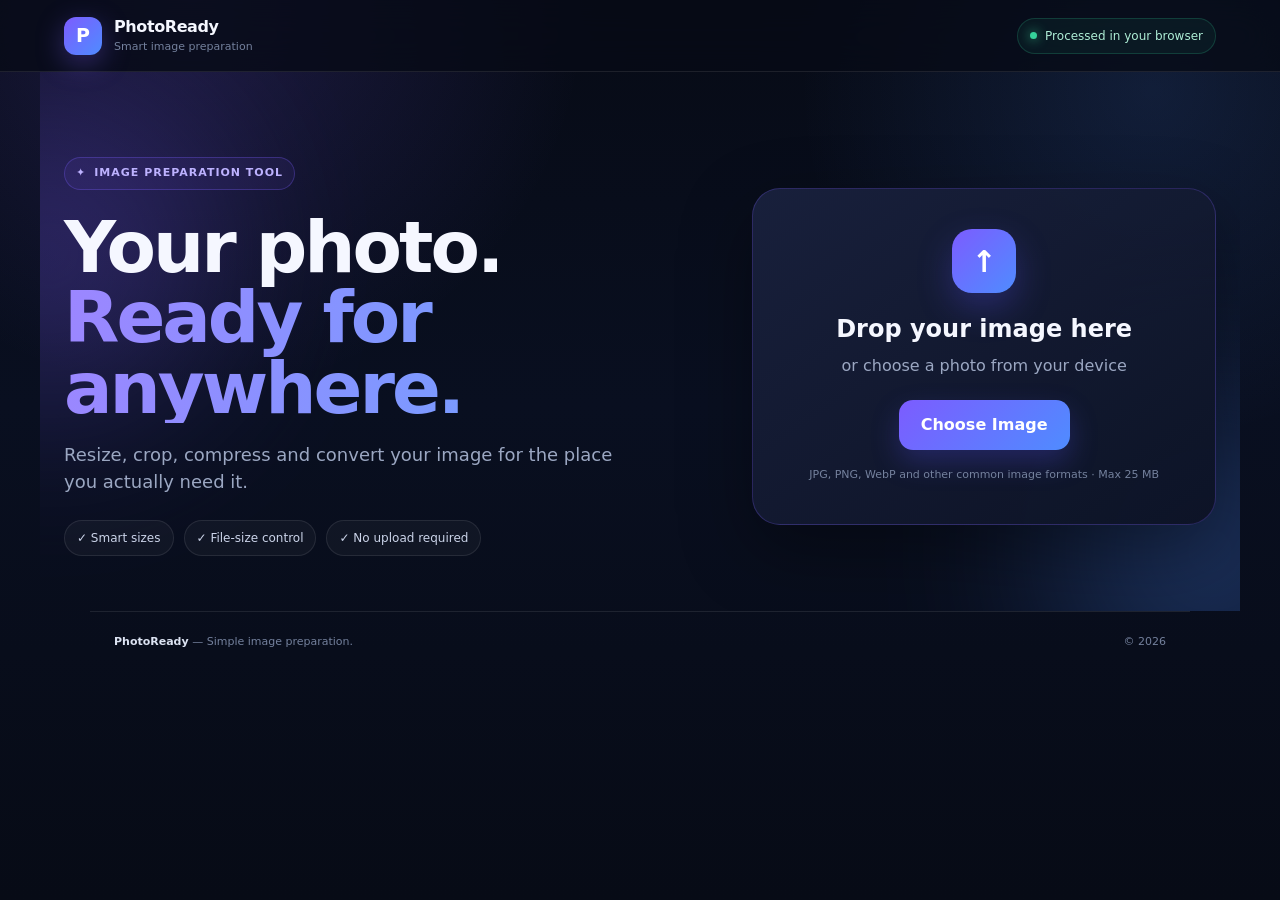
==== index.html @ 9011fea6 "Add files via upload" ====
<!DOCTYPE html>
<html lang="en">
<head>
  <meta charset="UTF-8">
  <meta name="viewport" content="width=device-width, initial-scale=1.0">

  <title>PhotoReady — Prepare Any Image</title>

  <meta
    name="description"
    content="Prepare, resize, crop and compress your photos for social media, marketplaces, documents and more."
  >

  <meta name="theme-color" content="#0b1020">

  <link rel="stylesheet" href="style.css">
</head>

<body>

  <header class="topbar">
    <div class="brand">
      <div class="brand-mark">P</div>

      <div>
        <div class="brand-name">PhotoReady</div>
        <div class="brand-sub">Smart image preparation</div>
      </div>
    </div>

    <div class="privacy-pill">
      <span class="privacy-dot"></span>
      Processed in your browser
    </div>
  </header>


  <main>

    <!-- HERO -->
    <section class="hero">

      <div class="hero-glow glow-one"></div>
      <div class="hero-glow glow-two"></div>

      <div class="hero-content">

        <div class="eyebrow">
          <span>✦</span>
          IMAGE PREPARATION TOOL
        </div>

        <h1>
          Your photo.
          <span>Ready for anywhere.</span>
        </h1>

        <p class="hero-text">
          Resize, crop, compress and convert your image
          for the place you actually need it.
        </p>

        <div class="hero-points">
          <span>✓ Smart sizes</span>
          <span>✓ File-size control</span>
          <span>✓ No upload required</span>
        </div>

      </div>


      <!-- UPLOAD -->
      <div class="upload-card" id="uploadCard">

        <div class="upload-icon">
          ↑
        </div>

        <h2>Drop your image here</h2>

        <p>
          or choose a photo from your device
        </p>

        <label class="upload-button">
          Choose Image
          <input
            type="file"
            id="imageInput"
            accept="image/*"
          >
        </label>

        <div class="upload-note">
          JPG, PNG, WebP and other common image formats · Max 25 MB
        </div>

      </div>

    </section>


    <!-- EDITOR -->
    <section class="workspace" id="editorSection">

      <!-- ORIGINAL -->
      <div class="section-heading">
        <div>
          <div class="section-kicker">STEP 1</div>
          <h2>Your image</h2>
        </div>

        <button class="ghost-button" id="changeImageBtn">
          Change image
        </button>
      </div>


      <div class="original-card card">

        <div class="original-preview">
          <img id="originalPreview" alt="Original image">
        </div>

        <div class="original-info">

          <div class="file-name" id="fileName">
            image.jpg
          </div>

          <div class="file-meta">
            <span id="originalDimensions">—</span>
            <span>•</span>
            <span id="originalSize">—</span>
          </div>

          <div class="check-panel">

            <div class="check-title">
              <span class="check-icon">✓</span>
              Photo Check
            </div>

            <div class="check-list" id="checkList">
              <div>
                <span>✓</span>
                Image loaded successfully
              </div>

              <div>
                <span>✓</span>
                Ready for processing
              </div>

              <div>
                <span>✓</span>
                Original image stays unchanged
              </div>
            </div>

          </div>

        </div>

      </div>


      <!-- PRESETS -->
      <div class="section-heading preset-heading">

        <div>
          <div class="section-kicker">STEP 2</div>
          <h2>What do you need it for?</h2>
          <p class="section-description">
            Choose a ready-made size or use Custom.
          </p>
        </div>

      </div>


      <div class="preset-tools">

        <div class="search-box">
          <span>⌕</span>

          <input
            type="search"
            id="presetSearch"
            placeholder="Search: YouTube, Etsy, passport..."
            autocomplete="off"
          >
        </div>

        <div class="category-tabs" id="categoryTabs">

          <button class="category-tab active" data-category="all">
            All
          </button>

          <button class="category-tab" data-category="documents">
            🪪 Documents
          </button>

          <button class="category-tab" data-category="commerce">
            🛍 Selling
          </button>

          <button class="category-tab" data-category="social">
            📱 Social
          </button>

          <button class="category-tab" data-category="professional">
            💼 Work
          </button>

          <button class="category-tab" data-category="general">
            ✦ General
          </button>

        </div>

      </div>


      <div class="preset-grid" id="presetGrid"></div>

      <div class="empty-search" id="emptySearch">
        No matching presets found.
      </div>


      <!-- SETTINGS -->
      <section class="settings-card card" id="settingsCard">

        <div class="settings-top">

          <div>
            <div class="section-kicker">STEP 3</div>

            <h2 id="selectedPresetTitle">
              Select a preset
            </h2>

            <p id="selectedPresetDescription">
              Choose an option above.
            </p>
          </div>

          <div class="selected-badge">
            ✓ Selected
          </div>

        </div>


        <div class="settings-grid">

          <div class="setting">

            <label for="formatSelect">
              Output format
            </label>

            <select id="formatSelect">
              <option value="image/jpeg">JPG</option>
              <option value="image/png">PNG</option>
              <option value="image/webp">WebP</option>
            </select>

            <div class="setting-help">
              JPG is usually the best choice for photos.
            </div>

          </div>


          <div class="setting">

            <label for="fitSelect">
              Image fitting
            </label>

            <select id="fitSelect">

              <option value="crop">
                Fill & crop
              </option>

              <option value="contain">
                Fit inside
              </option>

            </select>

            <div class="setting-help">
              Crop fills the frame. Fit keeps the whole image.
            </div>

          </div>


          <div class="setting">

            <label for="qualityRange">
              Quality
              <strong id="qualityValue">90%</strong>
            </label>

            <input
              type="range"
              id="qualityRange"
              min="40"
              max="100"
              value="90"
            >

            <div class="setting-help">
              Higher quality usually means a larger file.
            </div>

          </div>


          <div class="setting">

            <label for="sizeTarget">
              Target file size
            </label>

            <select id="sizeTarget">

              <option value="best">
                Best quality
              </option>

              <option value="100">
                Under 100 KB
              </option>

              <option value="250">
                Under 250 KB
              </option>

              <option value="500">
                Under 500 KB
              </option>

              <option value="1024">
                Under 1 MB
              </option>

            </select>

            <div class="setting-help">
              The tool will try to reduce quality until it reaches the target.
            </div>

          </div>

        </div>


        <div class="advanced-note">
          <span>ⓘ</span>

          <div>
            <strong>Important:</strong>
            Target size is an automatic best-effort compression.
            Very detailed images may not reach extremely small sizes
            without visible quality loss.
          </div>
        </div>


        <div class="action-row">

          <button
            class="primary-button"
            id="prepareButton"
          >
            <span>✦</span>
            Make My Photo Ready
          </button>

          <button
            class="secondary-button"
            id="multipleButton"
          >
            Create Multiple Versions
          </button>

        </div>

      </section>


      <!-- RESULT -->
      <section class="result-card card" id="resultCard">

        <div class="result-header">

          <div>
            <div class="section-kicker">RESULT</div>
            <h2>Your photo is ready</h2>
          </div>

          <div class="success-badge">
            ✓ Ready
          </div>

        </div>


        <div class="result-content">

          <div class="result-preview">
            <img id="resultPreview" alt="Prepared image">
          </div>


          <div class="result-info">

            <div class="result-stats">

              <div class="result-stat">
                <span>Dimensions</span>
                <strong id="resultDimensions">—</strong>
              </div>

              <div class="result-stat">
                <span>File size</span>
                <strong id="resultSize">—</strong>
              </div>

              <div class="result-stat">
                <span>Format</span>
                <strong id="resultFormat">—</strong>
              </div>

            </div>


            <div class="result-actions">

              <a
                class="download-button"
                id="downloadButton"
                href="#"
                download
              >
                ↓ Download Image
              </a>

              <button
                class="ghost-button full"
                id="prepareAnotherButton"
              >
                Prepare Another Version
              </button>

            </div>

          </div>

        </div>

      </section>


      <!-- MULTIPLE RESULTS -->
      <section
        class="multi-card card"
        id="multiCard"
      >

        <div class="result-header">

          <div>
            <div class="section-kicker">BATCH</div>
            <h2>Multiple versions</h2>

            <p>
              One image, several ready-to-use versions.
            </p>
          </div>

          <div class="success-badge">
            ✓ Complete
          </div>

        </div>


        <div
          class="multi-results"
          id="multiResults"
        ></div>

      </section>


      <!-- FOOTNOTE -->
      <div class="privacy-note">

        <span>🔒</span>

        <div>
          <strong>Your image stays on your device.</strong>
          PhotoReady processes images in your browser.
          Images are not intentionally uploaded to a PhotoReady server.
        </div>

      </div>

    </section>

  </main>


  <footer>

    <div>
      <strong>PhotoReady</strong>
      <span> — Simple image preparation.</span>
    </div>

    <div>
      © <span id="year"></span>
    </div>

  </footer>


  <div
    class="toast"
    id="toast"
    role="status"
    aria-live="polite"
  ></div>


  <script src="app.js"></script>

</body>
</html>
---- style.css ----
:root {
  --bg: #070b16;
  --bg-2: #0c1224;
  --card: rgba(16, 23, 43, 0.92);
  --card-2: #111a31;

  --text: #f5f7ff;
  --muted: #9ba7c2;
  --muted-2: #74819d;

  --border: rgba(255,255,255,.09);

  --primary: #7c5cff;
  --primary-2: #4f8cff;
  --primary-dark: #6044e8;

  --green: #35d39a;
  --yellow: #f7c75b;
  --red: #ff6b7a;

  --shadow:
    0 25px 70px rgba(0,0,0,.35);

  --radius: 22px;
}


* {
  box-sizing: border-box;
}


html {
  scroll-behavior: smooth;
}


body {
  margin: 0;
  min-height: 100vh;

  font-family:
    Inter,
    ui-sans-serif,
    system-ui,
    -apple-system,
    BlinkMacSystemFont,
    "Segoe UI",
    sans-serif;

  color: var(--text);

  background:
    radial-gradient(
      circle at 15% 0%,
      rgba(124,92,255,.18),
      transparent 28%
    ),
    radial-gradient(
      circle at 90% 10%,
      rgba(79,140,255,.14),
      transparent 25%
    ),
    linear-gradient(
      180deg,
      #070b16 0%,
      #090f20 45%,
      #070b16 100%
    );

  line-height: 1.5;
}


button,
input,
select {
  font: inherit;
}


button {
  cursor: pointer;
}


img {
  max-width: 100%;
  display: block;
}


/* TOPBAR */

.topbar {
  position: sticky;
  top: 0;
  z-index: 50;

  height: 72px;

  display: flex;
  align-items: center;
  justify-content: space-between;

  padding: 0 5vw;

  background: rgba(7,11,22,.78);
  backdrop-filter: blur(18px);

  border-bottom: 1px solid var(--border);
}


.brand {
  display: flex;
  align-items: center;
  gap: 12px;
}


.brand-mark {
  width: 38px;
  height: 38px;

  display: grid;
  place-items: center;

  border-radius: 12px;

  color: white;
  font-weight: 900;
  font-size: 19px;

  background:
    linear-gradient(
      135deg,
      var(--primary),
      var(--primary-2)
    );

  box-shadow:
    0 8px 28px rgba(124,92,255,.35);
}


.brand-name {
  font-weight: 850;
  letter-spacing: -.4px;
}


.brand-sub {
  color: var(--muted-2);
  font-size: 11px;
}


.privacy-pill {
  display: flex;
  align-items: center;
  gap: 8px;

  padding: 8px 12px;

  border: 1px solid rgba(53,211,154,.2);
  border-radius: 999px;

  color: #aeeed6;
  background: rgba(53,211,154,.06);

  font-size: 12px;
}


.privacy-dot {
  width: 7px;
  height: 7px;
  border-radius: 50%;
  background: var(--green);

  box-shadow: 0 0 12px var(--green);
}


/* HERO */

.hero {
  position: relative;

  max-width: 1200px;
  margin: auto;

  padding:
    85px 24px
    55px;

  display: grid;
  grid-template-columns:
    minmax(0, 1fr)
    minmax(360px, .75fr);

  gap: 70px;

  align-items: center;

  overflow: hidden;
}


.hero-glow {
  position: absolute;

  width: 320px;
  height: 320px;

  border-radius: 50%;

  filter: blur(90px);

  pointer-events: none;

  opacity: .28;
}


.glow-one {
  left: -150px;
  top: 20px;
  background: var(--primary);
}


.glow-two {
  right: -130px;
  bottom: -100px;
  background: var(--primary-2);
}


.hero-content {
  position: relative;
  z-index: 1;
}


.eyebrow {
  display: inline-flex;
  align-items: center;
  gap: 8px;

  padding: 7px 11px;

  border-radius: 999px;

  border: 1px solid rgba(124,92,255,.3);

  background: rgba(124,92,255,.08);

  color: #bdb2ff;

  font-size: 11px;
  font-weight: 800;
  letter-spacing: 1px;
}


.hero h1 {
  margin: 22px 0 18px;

  max-width: 650px;

  font-size:
    clamp(42px, 6vw, 72px);

  line-height: .98;

  letter-spacing: -3px;
}


.hero h1 span {
  display: block;

  background:
    linear-gradient(
      100deg,
      #9c86ff,
      #69a5ff
    );

  -webkit-background-clip: text;
  background-clip: text;

  color: transparent;
}


.hero-text {
  max-width: 560px;

  margin: 0;

  color: var(--muted);

  font-size: 18px;
}


.hero-points {
  display: flex;
  flex-wrap: wrap;
  gap: 10px;

  margin-top: 25px;
}


.hero-points span {
  padding: 8px 12px;

  border: 1px solid var(--border);

  border-radius: 999px;

  background: rgba(255,255,255,.035);

  color: #cbd4e9;

  font-size: 12px;
}


/* UPLOAD */

.upload-card {
  position: relative;
  z-index: 2;

  padding: 40px 30px;

  text-align: center;

  border: 1px solid rgba(124,92,255,.25);

  border-radius: 28px;

  background:
    linear-gradient(
      145deg,
      rgba(25,33,61,.96),
      rgba(13,19,37,.96)
    );

  box-shadow: var(--shadow);

  transition: .2s ease;
}


.upload-card.dragover {
  transform: translateY(-4px);

  border-color: #8c74ff;

  box-shadow:
    0 25px 80px rgba(124,92,255,.25);
}


.upload-icon {
  width: 64px;
  height: 64px;

  margin: 0 auto 18px;

  display: grid;
  place-items: center;

  border-radius: 20px;

  font-size: 30px;
  font-weight: 900;

  color: white;

  background:
    linear-gradient(
      135deg,
      var(--primary),
      var(--primary-2)
    );

  box-shadow:
    0 14px 35px rgba(93,83,255,.28);
}


.upload-card h2 {
  margin: 0 0 7px;

  font-size: 24px;
}


.upload-card p {
  margin: 0 0 22px;

  color: var(--muted);
}


.upload-button,
.primary-button {
  display: inline-flex;

  align-items: center;
  justify-content: center;

  gap: 9px;

  min-height: 50px;

  padding: 0 22px;

  border: 0;
  border-radius: 14px;

  color: white;

  font-weight: 800;

  background:
    linear-gradient(
      135deg,
      var(--primary),
      var(--primary-2)
    );

  box-shadow:
    0 12px 28px rgba(93,83,255,.25);

  transition: .18s ease;
}


.upload-button:hover,
.primary-button:hover {
  transform: translateY(-2px);

  box-shadow:
    0 16px 34px rgba(93,83,255,.32);
}


.upload-button input {
  display: none;
}


.upload-note {
  margin-top: 17px;

  color: var(--muted-2);

  font-size: 11px;
}


/* WORKSPACE */

.workspace {
  display: none;

  max-width: 1100px;

  margin: auto;

  padding:
    25px 24px
    80px;
}


.section-heading {
  display: flex;
  align-items: flex-end;
  justify-content: space-between;

  gap: 20px;

  margin:
    30px 0
    16px;
}


.section-kicker {
  color: #9e8cff;

  font-size: 10px;
  font-weight: 900;

  letter-spacing: 1.5px;
}


.section-heading h2,
.settings-top h2,
.result-header h2 {
  margin:
    4px 0 0;

  font-size: 26px;

  letter-spacing: -.7px;
}


.section-description {
  margin: 5px 0 0;

  color: var(--muted);

  font-size: 13px;
}


/* CARD */

.card {
  border: 1px solid var(--border);

  border-radius: var(--radius);

  background:
    linear-gradient(
      145deg,
      rgba(18,26,48,.96),
      rgba(11,17,33,.96)
    );

  box-shadow:
    0 18px 55px rgba(0,0,0,.2);
}


/* ORIGINAL */

.original-card {
  display: grid;

  grid-template-columns:
    230px
    minmax(0,1fr);

  gap: 24px;

  padding: 18px;
}


.original-preview {
  height: 190px;

  overflow: hidden;

  display: flex;
  align-items: center;
  justify-content: center;

  border-radius: 15px;

  background:
    repeating-conic-gradient(
      #151d31 0 25%,
      #10172a 0 50%
    ) 50% / 20px 20px;
}


.original-preview img {
  width: 100%;
  height: 100%;

  object-fit: contain;
}


.original-info {
  padding: 5px 4px;
}


.file-name {
  font-weight: 800;

  overflow: hidden;
  text-overflow: ellipsis;
  white-space: nowrap;
}


.file-meta {
  display: flex;
  gap: 8px;

  margin-top: 6px;

  color: var(--muted);

  font-size: 12px;
}


.check-panel {
  margin-top: 24px;

  padding: 15px;

  border:
    1px solid rgba(53,211,154,.13);

  border-radius: 15px;

  background:
    rgba(53,211,154,.035);
}


.check-title {
  display: flex;
  align-items: center;
  gap: 8px;

  font-weight: 800;

  font-size: 13px;
}


.check-icon {
  width: 22px;
  height: 22px;

  display: grid;
  place-items: center;

  border-radius: 50%;

  color: #061b13;
  background: var(--green);

  font-size: 12px;
  font-weight: 900;
}


.check-list {
  display: grid;

  gap: 7px;

  margin-top: 11px;

  color: #a9b6cc;

  font-size: 12px;
}


.check-list div {
  display: flex;
  gap: 8px;
}


.check-list span {
  color: var(--green);
}


/* BUTTONS */

.ghost-button,
.secondary-button {
  border: 1px solid var(--border);

  background: rgba(255,255,255,.035);

  color: #d9e0ef;

  border-radius: 12px;

  min-height: 42px;

  padding: 0 15px;

  font-weight: 750;

  transition: .18s ease;
}


.ghost-button:hover,
.secondary-button:hover {
  border-color: rgba(124,92,255,.4);

  background:
    rgba(124,92,255,.08);
}


.ghost-button.full {
  width: 100%;
}


/* PRESET TOOLS */

.preset-tools {
  display: grid;

  gap: 14px;

  margin-bottom: 18px;
}


.search-box {
  position: relative;
}


.search-box span {
  position: absolute;

  left: 15px;
  top: 50%;

  transform: translateY(-50%);

  color: var(--muted);
}


.search-box input {
  width: 100%;

  height: 50px;

  padding:
    0 16px
    0 42px;

  color: var(--text);

  background: rgba(255,255,255,.035);

  border: 1px solid var(--border);

  border-radius: 14px;

  outline: none;
}


.search-box input:focus {
  border-color: rgba(124,92,255,.65);

  box-shadow:
    0 0 0 4px rgba(124,92,255,.08);
}


.category-tabs {
  display: flex;

  gap: 8px;

  overflow-x: auto;

  padding-bottom: 3px;

  scrollbar-width: none;
}


.category-tabs::-webkit-scrollbar {
  display: none;
}


.category-tab {
  flex: 0 0 auto;

  padding: 9px 13px;

  border: 1px solid var(--border);

  border-radius: 999px;

  background: rgba(255,255,255,.03);

  color: var(--muted);

  font-size: 12px;

  transition: .15s ease;
}


.category-tab.active {
  color: white;

  border-color:
    rgba(124,92,255,.5);

  background:
    rgba(124,92,255,.13);
}


/* PRESETS */

.preset-grid {
  display: grid;

  grid-template-columns:
    repeat(4, minmax(0,1fr));

  gap: 11px;
}


.preset {
  min-height: 112px;

  padding: 14px;

  text-align: left;

  border:
    1px solid var(--border);

  border-radius: 16px;

  background:
    rgba(255,255,255,.025);

  color: var(--text);

  transition:
    transform .16s ease,
    border-color .16s ease,
    background .16s ease;
}


.preset:hover {
  transform: translateY(-2px);

  border-color:
    rgba(124,92,255,.4);

  background:
    rgba(124,92,255,.055);
}


.preset.selected {
  border-color:
    rgba(124,92,255,.75);

  background:
    linear-gradient(
      145deg,
      rgba(124,92,255,.13),
      rgba(79,140,255,.07)
    );

  box-shadow:
    0 10px 30px rgba(124,92,255,.1);
}


.preset-icon {
  font-size: 20px;

  margin-bottom: 9px;
}


.preset-title {
  font-weight: 800;

  font-size: 13px;
}


.preset-meta {
  margin-top: 3px;

  color: var(--muted-2);

  font-size: 10px;
}


.preset-description {
  margin-top: 7px;

  color: var(--muted);

  font-size: 10px;

  line-height: 1.35;
}


.empty-search {
  display: none;

  padding: 25px;

  text-align: center;

  color: var(--muted);
}


/* SETTINGS */

.settings-card {
  display: none;

  margin-top: 28px;

  padding: 23px;
}


.settings-top,
.result-header {
  display: flex;

  align-items: flex-start;

  justify-content: space-between;

  gap: 20px;
}


.settings-top p,
.result-header p {
  margin: 5px 0 0;

  color: var(--muted);

  font-size: 13px;
}


.selected-badge,
.success-badge {
  flex: 0 0 auto;

  padding: 7px 10px;

  border-radius: 999px;

  color: #aef0d8;

  background:
    rgba(53,211,154,.07);

  border:
    1px solid rgba(53,211,154,.17);

  font-size: 11px;

  font-weight: 800;
}


.settings-grid {
  display: grid;

  grid-template-columns:
    repeat(2, minmax(0,1fr));

  gap: 17px;

  margin-top: 25px;
}


.setting label {
  display: flex;

  align-items: center;
  justify-content: space-between;

  margin-bottom: 7px;

  font-size: 12px;

  font-weight: 800;
}


.setting label strong {
  color: #a899ff;
}


.setting select {
  width: 100%;

  height: 45px;

  padding: 0 12px;

  color: var(--text);

  background: #10182d;

  border:
    1px solid var(--border);

  border-radius: 12px;

  outline: none;
}


.setting select option {
  background: #10182d;

  color: white;
}


.setting-help {
  margin-top: 6px;

  color: var(--muted-2);

  font-size: 10px;

  line-height: 1.35;
}


input[type="range"] {
  width: 100%;

  height: 7px;

  margin: 10px 0;

  accent-color: var(--primary);
}


.advanced-note {
  display: flex;

  gap: 10px;

  margin-top: 22px;

  padding: 12px 14px;

  border:
    1px solid rgba(247,199,91,.12);

  border-radius: 13px;

  color: #c5c9d3;

  background:
    rgba(247,199,91,.035);

  font-size: 11px;
}


.advanced-note span {
  color: var(--yellow);
}


.action-row {
  display: flex;

  gap: 10px;

  margin-top: 22px;
}


.primary-button {
  flex: 1;

  min-height: 54px;
}


.secondary-button {
  min-height: 54px;
}


/* RESULT */

.result-card {
  display: none;

  margin-top: 28px;

  padding: 23px;
}


.result-content {
  display: grid;

  grid-template-columns:
    minmax(0,1fr)
    300px;

  gap: 24px;

  margin-top: 20px;
}


.result-preview {
  min-height: 340px;

  display: flex;

  align-items: center;
  justify-content: center;

  overflow: hidden;

  border-radius: 17px;

  background:
    repeating-conic-gradient(
      #151d31 0 25%,
      #10172a 0 50%
    ) 50% / 20px 20px;
}


.result-preview img {
  max-width: 100%;
  max-height: 500px;

  object-fit: contain;
}


.result-info {
  display: flex;

  flex-direction: column;

  justify-content: space-between;

  gap: 20px;
}


.result-stats {
  display: grid;

  gap: 10px;
}


.result-stat {
  padding: 14px;

  border:
    1px solid var(--border);

  border-radius: 13px;

  background:
    rgba(255,255,255,.025);
}


.result-stat span {
  display: block;

  color: var(--muted-2);

  font-size: 10px;
}


.result-stat strong {
  display: block;

  margin-top: 3px;

  font-size: 14px;
}


.result-actions {
  display: grid;

  gap: 9px;
}


.download-button {
  display: flex;

  align-items: center;
  justify-content: center;

  min-height: 50px;

  border-radius: 13px;

  text-decoration: none;

  color: #061b13;

  background:
    linear-gradient(
      135deg,
      #5be0ae,
      #35d39a
    );

  font-weight: 900;

  box-shadow:
    0 12px 30px rgba(53,211,154,.14);
}


/* MULTI */

.multi-card {
  display: none;

  margin-top: 28px;

  padding: 23px;
}


.multi-results {
  display: grid;

  grid-template-columns:
    repeat(3,minmax(0,1fr));

  gap: 12px;

  margin-top: 20px;
}


.multi-item {
  overflow: hidden;

  border:
    1px solid var(--border);

  border-radius: 15px;

  background:
    rgba(255,255,255,.025);
}


.multi-image {
  height: 170px;

  display: flex;

  align-items: center;
  justify-content: center;

  background:
    repeating-conic-gradient(
      #151d31 0 25%,
      #10172a 0 50%
    ) 50% / 20px 20px;
}


.multi-image img {
  width: 100%;
  height: 100%;

  object-fit: contain;
}


.multi-info {
  padding: 12px;
}


.multi-title {
  font-size: 12px;

  font-weight: 850;
}


.multi-meta {
  margin-top: 3px;

  color: var(--muted);

  font-size: 10px;
}


.multi-download {
  display: block;

  margin-top: 9px;

  padding: 9px;

  text-align: center;

  text-decoration: none;

  border-radius: 9px;

  color: #dcd7ff;

  background:
    rgba(124,92,255,.1);

  font-size: 11px;

  font-weight: 800;
}


/* PRIVACY */

.privacy-note {
  display: flex;

  gap: 10px;

  margin-top: 24px;

  padding: 14px 16px;

  color: var(--muted);

  border:
    1px solid var(--border);

  border-radius: 14px;

  background:
    rgba(255,255,255,.018);

  font-size: 11px;
}


.privacy-note span {
  font-size: 17px;
}


/* TOAST */

.toast {
  position: fixed;

  left: 50%;
  bottom: 24px;

  z-index: 100;

  transform:
    translate(-50%, 120px);

  opacity: 0;

  padding: 12px 16px;

  max-width: min(90vw, 450px);

  border:
    1px solid rgba(255,255,255,.12);

  border-radius: 12px;

  color: white;

  background:
    rgba(15,22,42,.95);

  box-shadow:
    0 20px 50px rgba(0,0,0,.4);

  font-size: 12px;

  transition: .25s ease;
}


.toast.show {
  transform:
    translate(-50%, 0);

  opacity: 1;
}


/* FOOTER */

footer {
  display: flex;

  justify-content: space-between;

  max-width: 1100px;

  margin: auto;

  padding:
    22px 24px
    40px;

  border-top:
    1px solid var(--border);

  color: var(--muted-2);

  font-size: 11px;
}


footer strong {
  color: #dce3f2;
}


/* LOADING */

.loading {
  pointer-events: none;

  opacity: .65;
}


.loading::after {
  content: " Processing...";

  font-size: 11px;
}


/* RESPONSIVE */

@media (max-width: 900px) {

  .hero {
    grid-template-columns: 1fr;

    gap: 35px;
  }

  .hero-content {
    text-align: center;
  }

  .hero-text {
    margin: auto;
  }

  .hero-points {
    justify-content: center;
  }

  .upload-card {
    max-width: 600px;

    width: 100%;

    margin: auto;
  }

  .preset-grid {
    grid-template-columns:
      repeat(3,minmax(0,1fr));
  }

  .result-content {
    grid-template-columns: 1fr;
  }

  .result-info {
    display: grid;

    grid-template-columns:
      1fr 1fr;

    align-items: end;
  }

  .result-stats {
    grid-template-columns:
      repeat(3,1fr);
  }

}


@media (max-width: 680px) {

  .topbar {
    padding: 0 16px;
  }

  .privacy-pill {
    display: none;
  }

  .hero {
    padding:
      55px 16px
      35px;
  }

  .hero h1 {
    font-size: 46px;

    letter-spacing: -2.2px;
  }

  .workspace {
    padding:
      10px 16px
      55px;
  }

  .original-card {
    grid-template-columns: 1fr;
  }

  .original-preview {
    height: 230px;
  }

  .preset-grid {
    grid-template-columns:
      repeat(2,minmax(0,1fr));
  }

  .settings-grid {
    grid-template-columns: 1fr;
  }

  .action-row {
    flex-direction: column;
  }

  .result-info {
    grid-template-columns: 1fr;
  }

  .result-stats {
    grid-template-columns: 1fr;
  }

  .multi-results {
    grid-template-columns: 1fr;
  }

  footer {
    flex-direction: column;

    gap: 7px;
  }

}


@media (max-width: 390px) {

  .hero h1 {
    font-size: 39px;
  }

  .preset-grid {
    grid-template-columns: 1fr 1fr;
  }

  .preset {
    min-height: 105px;

    padding: 11px;
  }

  .preset-description {
    display: none;
  }

}
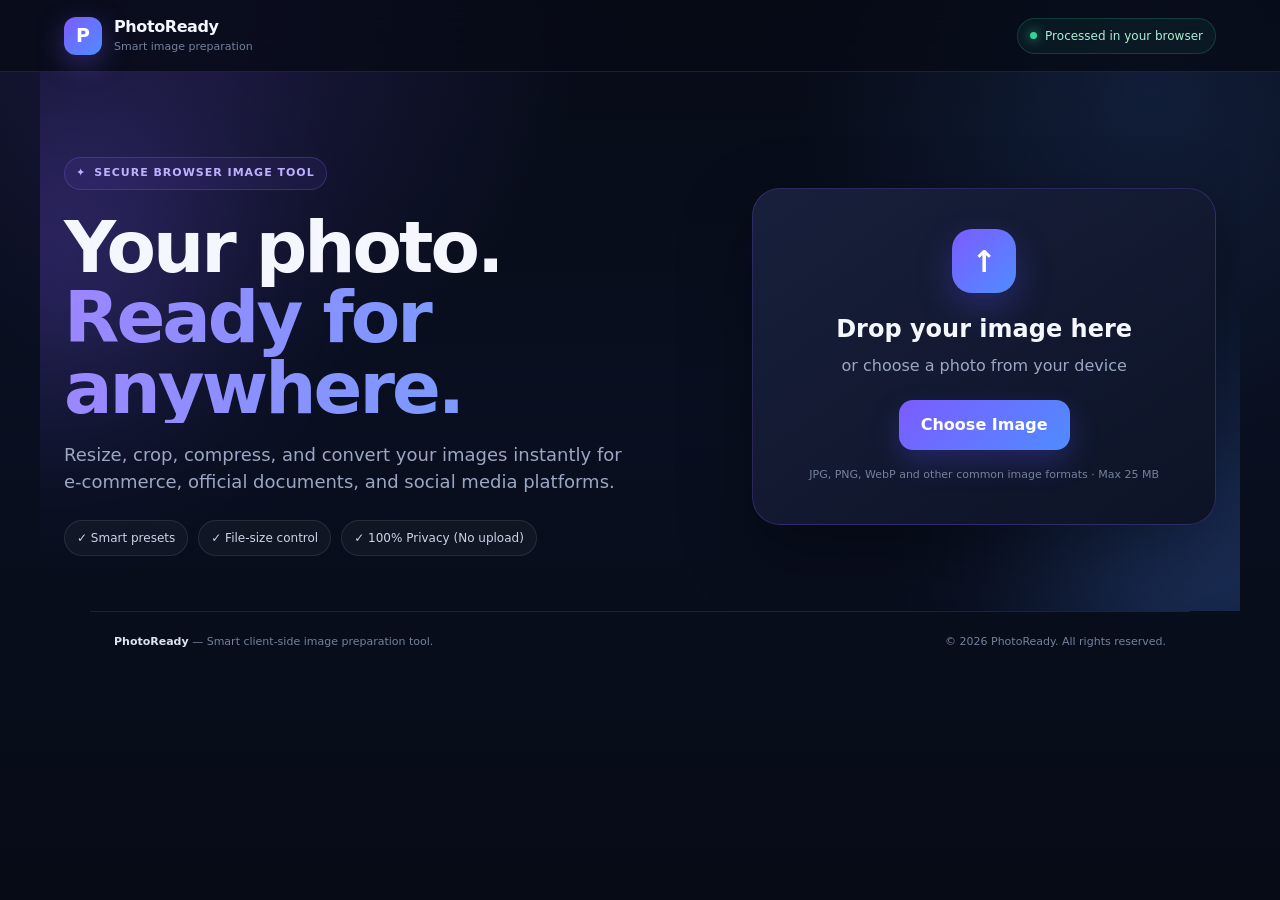
==== commit 68e8bc81: "Revise index.html for SEO and accessibility enhancements Updated HTML structure and meta tags for im" ====
--- a/index.html
+++ b/index.html
@@ -1,17 +1,49 @@
 <!DOCTYPE html>
-<html lang="en">
+<html lang="ar" dir="ltr">
 <head>
   <meta charset="UTF-8">
   <meta name="viewport" content="width=device-width, initial-scale=1.0">
 
-  <title>PhotoReady — Prepare Any Image</title>
-
-  <meta
-    name="description"
-    content="Prepare, resize, crop and compress your photos for social media, marketplaces, documents and more."
-  >
-
+  <!-- SEO Meta Tags -->
+  <title>PhotoReady — Smart Image Resizer, Compressor & Format Converter</title>
+  <meta name="description" content="Free online tool to resize, crop, compress, and convert images instantly in your browser. Perfect for passport photos, Amazon, Etsy, YouTube thumbnails, and social media without uploading files to any server.">
+  <meta name="keywords" content="image compressor, resize image online, convert webp to jpg, passport photo maker, batch image converter, image size reducer">
+  <link rel="canonical" href="https://mhoho353-ai.github.io/PhotoReady/">
+
+  <!-- Open Graph / Social Media Meta Tags -->
+  <meta property="og:type" content="website">
+  <meta property="og:url" content="https://mhoho353-ai.github.io/PhotoReady/">
+  <meta property="og:title" content="PhotoReady — Smart Image Resizer & Compressor">
+  <meta property="og:description" content="Resize, crop, compress, and convert your photos securely right inside your browser without uploading.">
+  <meta property="og:image" content="https://mhoho353-ai.github.io/PhotoReady/og-image.jpg">
+
+  <!-- Twitter Card -->
+  <meta name="twitter:card" content="summary_large_image">
+  <meta name="twitter:title" content="PhotoReady — Smart Image Resizer & Compressor">
+  <meta name="twitter:description" content="Resize, crop, compress, and convert your photos securely right inside your browser without uploading.">
+
+  <!-- Robots & Theme -->
+  <meta name="robots" content="index, follow">
   <meta name="theme-color" content="#0b1020">
+
+  <!-- Structured Data (JSON-LD) for Google Search -->
+  <script type="application/ld+json">
+  {
+    "@context": "https://schema.org",
+    "@type": "WebApplication",
+    "name": "PhotoReady",
+    "url": "https://mhoho353-ai.github.io/PhotoReady/",
+    "description": "Free online browser-based tool to resize, crop, compress, and convert images for e-commerce, documents, and social media.",
+    "applicationCategory": "MultimediaApplication",
+    "operatingSystem": "All",
+    "browserRequirements": "Requires JavaScript. Requires HTML5.",
+    "offers": {
+      "@type": "Offer",
+      "price": "0",
+      "priceCurrency": "USD"
+    }
+  }
+  </script>
 
   <link rel="stylesheet" href="style.css">
 </head>
@@ -29,7 +61,7 @@
     </div>
 
     <div class="privacy-pill">
-      <span class="privacy-dot"></span>
+      <span class="privacy-dot" aria-hidden="true"></span>
       Processed in your browser
     </div>
   </header>
@@ -40,14 +72,14 @@
     <!-- HERO -->
     <section class="hero">
 
-      <div class="hero-glow glow-one"></div>
-      <div class="hero-glow glow-two"></div>
+      <div class="hero-glow glow-one" aria-hidden="true"></div>
+      <div class="hero-glow glow-two" aria-hidden="true"></div>
 
       <div class="hero-content">
 
         <div class="eyebrow">
-          <span>✦</span>
-          IMAGE PREPARATION TOOL
+          <span aria-hidden="true">✦</span>
+          SECURE BROWSER IMAGE TOOL
         </div>
 
         <h1>
@@ -56,14 +88,13 @@
         </h1>
 
         <p class="hero-text">
-          Resize, crop, compress and convert your image
-          for the place you actually need it.
+          Resize, crop, compress, and convert your images instantly for e-commerce, official documents, and social media platforms.
         </p>
 
         <div class="hero-points">
-          <span>✓ Smart sizes</span>
+          <span>✓ Smart presets</span>
           <span>✓ File-size control</span>
-          <span>✓ No upload required</span>
+          <span>✓ 100% Privacy (No upload)</span>
         </div>
 
       </div>
@@ -72,7 +103,7 @@
       <!-- UPLOAD -->
       <div class="upload-card" id="uploadCard">
 
-        <div class="upload-icon">
+        <div class="upload-icon" aria-hidden="true">
           ↑
         </div>
 
@@ -88,6 +119,7 @@
             type="file"
             id="imageInput"
             accept="image/*"
+            aria-label="Choose an image file from your device"
           >
         </label>
 
@@ -107,7 +139,7 @@
       <div class="section-heading">
         <div>
           <div class="section-kicker">STEP 1</div>
-          <h2>Your image</h2>
+          <h2>Your image overview</h2>
         </div>
 
         <button class="ghost-button" id="changeImageBtn">
@@ -119,7 +151,7 @@
       <div class="original-card card">
 
         <div class="original-preview">
-          <img id="originalPreview" alt="Original image">
+          <img id="originalPreview" alt="Original preview of the uploaded photo file">
         </div>
 
         <div class="original-info">
@@ -130,30 +162,30 @@
 
           <div class="file-meta">
             <span id="originalDimensions">—</span>
-            <span>•</span>
+            <span aria-hidden="true">•</span>
             <span id="originalSize">—</span>
           </div>
 
           <div class="check-panel">
 
             <div class="check-title">
-              <span class="check-icon">✓</span>
+              <span class="check-icon" aria-hidden="true">✓</span>
               Photo Check
             </div>
 
             <div class="check-list" id="checkList">
               <div>
-                <span>✓</span>
+                <span aria-hidden="true">✓</span>
                 Image loaded successfully
               </div>
 
               <div>
-                <span>✓</span>
+                <span aria-hidden="true">✓</span>
                 Ready for processing
               </div>
 
               <div>
-                <span>✓</span>
+                <span aria-hidden="true">✓</span>
                 Original image stays unchanged
               </div>
             </div>
@@ -172,7 +204,7 @@
           <div class="section-kicker">STEP 2</div>
           <h2>What do you need it for?</h2>
           <p class="section-description">
-            Choose a ready-made size or use Custom.
+            Choose a ready-made preset or use custom settings.
           </p>
         </div>
 
@@ -182,13 +214,14 @@
       <div class="preset-tools">
 
         <div class="search-box">
-          <span>⌕</span>
+          <span aria-hidden="true">⌕</span>
 
           <input
             type="search"
             id="presetSearch"
-            placeholder="Search: YouTube, Etsy, passport..."
+            placeholder="Search: YouTube, Etsy, passport, Amazon..."
             autocomplete="off"
+            aria-label="Search image presets"
           >
         </div>
 
@@ -269,7 +302,7 @@
             </select>
 
             <div class="setting-help">
-              JPG is usually the best choice for photos.
+              JPG is usually the best choice for standard photos.
             </div>
 
           </div>
@@ -294,7 +327,7 @@
             </select>
 
             <div class="setting-help">
-              Crop fills the frame. Fit keeps the whole image.
+              Crop fills the frame. Fit keeps the whole image visible.
             </div>
 
           </div>
@@ -313,10 +346,11 @@
               min="40"
               max="100"
               value="90"
+              aria-label="Image quality slider"
             >
 
             <div class="setting-help">
-              Higher quality usually means a larger file.
+              Higher quality yields a cleaner view but larger file size.
             </div>
 
           </div>
@@ -353,7 +387,7 @@
             </select>
 
             <div class="setting-help">
-              The tool will try to reduce quality until it reaches the target.
+              Automatically scales compression to match your target file size limit.
             </div>
 
           </div>
@@ -362,13 +396,12 @@
 
 
         <div class="advanced-note">
-          <span>ⓘ</span>
+          <span aria-hidden="true">ⓘ</span>
 
           <div>
             <strong>Important:</strong>
             Target size is an automatic best-effort compression.
-            Very detailed images may not reach extremely small sizes
-            without visible quality loss.
+            Very detailed images may require slightly higher targets to prevent quality drop.
           </div>
         </div>
 
@@ -379,7 +412,7 @@
             class="primary-button"
             id="prepareButton"
           >
-            <span>✦</span>
+            <span aria-hidden="true">✦</span>
             Make My Photo Ready
           </button>
 
@@ -415,7 +448,7 @@
         <div class="result-content">
 
           <div class="result-preview">
-            <img id="resultPreview" alt="Prepared image">
+            <img id="resultPreview" alt="Processed and optimized final photo result">
           </div>
 
 
@@ -481,7 +514,7 @@
             <h2>Multiple versions</h2>
 
             <p>
-              One image, several ready-to-use versions.
+              One image, several ready-to-use platform versions.
             </p>
           </div>
 
@@ -503,12 +536,12 @@
       <!-- FOOTNOTE -->
       <div class="privacy-note">
 
-        <span>🔒</span>
+        <span aria-hidden="true">🔒</span>
 
         <div>
           <strong>Your image stays on your device.</strong>
-          PhotoReady processes images in your browser.
-          Images are not intentionally uploaded to a PhotoReady server.
+          PhotoReady processes images entirely inside your web browser.
+          Your personal photos are never uploaded or stored on any server.
         </div>
 
       </div>
@@ -522,11 +555,11 @@
 
     <div>
       <strong>PhotoReady</strong>
-      <span> — Simple image preparation.</span>
+      <span> — Smart client-side image preparation tool.</span>
     </div>
 
     <div>
-      © <span id="year"></span>
+      © <span id="year"></span> PhotoReady. All rights reserved.
     </div>
 
   </footer>
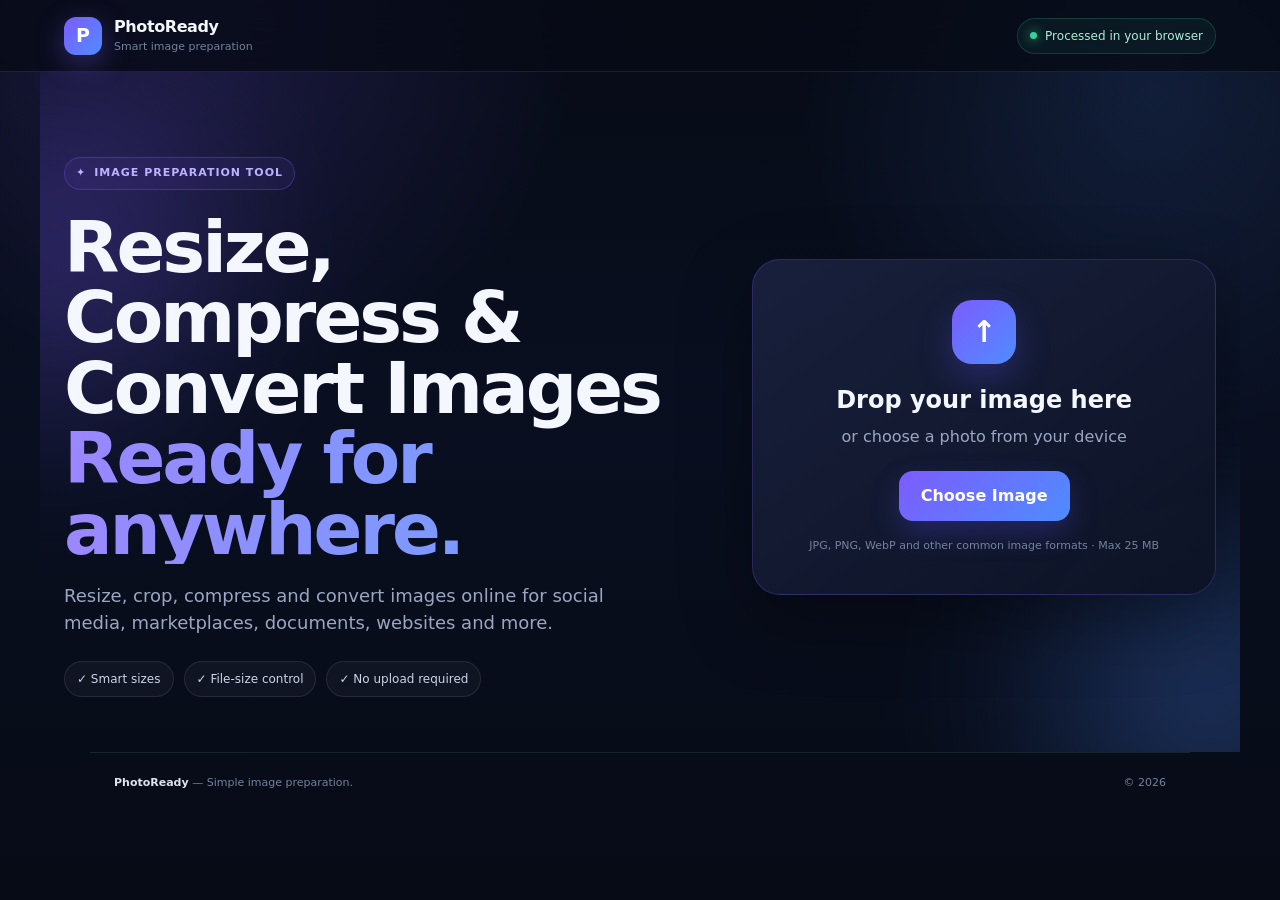
==== commit ee828793: "Rename PhotoReady_index.html to index.html" ====
--- a/index.html
+++ b/index.html
@@ -1,54 +1,55 @@
 <!DOCTYPE html>
-<html lang="ar" dir="ltr">
+<html lang="en">
 <head>
   <meta charset="UTF-8">
   <meta name="viewport" content="width=device-width, initial-scale=1.0">
 
-  <!-- SEO Meta Tags -->
-  <title>PhotoReady — Smart Image Resizer, Compressor & Format Converter</title>
-  <meta name="description" content="Free online tool to resize, crop, compress, and convert images instantly in your browser. Perfect for passport photos, Amazon, Etsy, YouTube thumbnails, and social media without uploading files to any server.">
-  <meta name="keywords" content="image compressor, resize image online, convert webp to jpg, passport photo maker, batch image converter, image size reducer">
+  <title>PhotoReady — Resize, Compress & Convert Images Online</title>
+
+  <meta
+    name="description"
+    content="Resize, crop, compress and convert images online for social media, marketplaces, documents and websites. PhotoReady processes your images in your browser."
+  >
+  <meta name="robots" content="index, follow">
+  <meta name="author" content="PhotoReady">
+  <meta name="theme-color" content="#0b1020">
+
   <link rel="canonical" href="https://mhoho353-ai.github.io/PhotoReady/">
 
-  <!-- Open Graph / Social Media Meta Tags -->
   <meta property="og:type" content="website">
+  <meta property="og:title" content="PhotoReady — Resize, Compress & Convert Images Online">
+  <meta
+    property="og:description"
+    content="Resize, crop, compress and convert images for social media, marketplaces, documents and websites. Process images directly in your browser."
+  >
   <meta property="og:url" content="https://mhoho353-ai.github.io/PhotoReady/">
-  <meta property="og:title" content="PhotoReady — Smart Image Resizer & Compressor">
-  <meta property="og:description" content="Resize, crop, compress, and convert your photos securely right inside your browser without uploading.">
-  <meta property="og:image" content="https://mhoho353-ai.github.io/PhotoReady/og-image.jpg">
-
-  <!-- Twitter Card -->
-  <meta name="twitter:card" content="summary_large_image">
-  <meta name="twitter:title" content="PhotoReady — Smart Image Resizer & Compressor">
-  <meta name="twitter:description" content="Resize, crop, compress, and convert your photos securely right inside your browser without uploading.">
-
-  <!-- Robots & Theme -->
-  <meta name="robots" content="index, follow">
-  <meta name="theme-color" content="#0b1020">
-
-  <!-- Structured Data (JSON-LD) for Google Search -->
+  <meta property="og:site_name" content="PhotoReady">
+
+  <meta name="twitter:card" content="summary">
+  <meta name="twitter:title" content="PhotoReady — Resize, Compress & Convert Images Online">
+  <meta
+    name="twitter:description"
+    content="Resize, crop, compress and convert images for social media, marketplaces, documents and websites."
+  >
+
+  <link rel="stylesheet" href="style.css">
+
   <script type="application/ld+json">
   {
     "@context": "https://schema.org",
     "@type": "WebApplication",
     "name": "PhotoReady",
     "url": "https://mhoho353-ai.github.io/PhotoReady/",
-    "description": "Free online browser-based tool to resize, crop, compress, and convert images for e-commerce, documents, and social media.",
+    "description": "Browser-based image preparation tool for resizing, cropping, compressing and converting images.",
     "applicationCategory": "MultimediaApplication",
-    "operatingSystem": "All",
-    "browserRequirements": "Requires JavaScript. Requires HTML5.",
-    "offers": {
-      "@type": "Offer",
-      "price": "0",
-      "priceCurrency": "USD"
-    }
+    "operatingSystem": "Any",
+    "browserRequirements": "Requires a modern web browser with JavaScript enabled"
   }
   </script>
-
-  <link rel="stylesheet" href="style.css">
 </head>
 
 <body>
+
 
   <header class="topbar">
     <div class="brand">
@@ -61,7 +62,7 @@
     </div>
 
     <div class="privacy-pill">
-      <span class="privacy-dot" aria-hidden="true"></span>
+      <span class="privacy-dot"></span>
       Processed in your browser
     </div>
   </header>
@@ -72,29 +73,30 @@
     <!-- HERO -->
     <section class="hero">
 
-      <div class="hero-glow glow-one" aria-hidden="true"></div>
-      <div class="hero-glow glow-two" aria-hidden="true"></div>
+      <div class="hero-glow glow-one"></div>
+      <div class="hero-glow glow-two"></div>
 
       <div class="hero-content">
 
         <div class="eyebrow">
-          <span aria-hidden="true">✦</span>
-          SECURE BROWSER IMAGE TOOL
+          <span>✦</span>
+          IMAGE PREPARATION TOOL
         </div>
 
         <h1>
-          Your photo.
+          Resize, Compress & Convert Images
           <span>Ready for anywhere.</span>
         </h1>
 
         <p class="hero-text">
-          Resize, crop, compress, and convert your images instantly for e-commerce, official documents, and social media platforms.
+          Resize, crop, compress and convert images online for social media,
+          marketplaces, documents, websites and more.
         </p>
 
         <div class="hero-points">
-          <span>✓ Smart presets</span>
+          <span>✓ Smart sizes</span>
           <span>✓ File-size control</span>
-          <span>✓ 100% Privacy (No upload)</span>
+          <span>✓ No upload required</span>
         </div>
 
       </div>
@@ -103,7 +105,7 @@
       <!-- UPLOAD -->
       <div class="upload-card" id="uploadCard">
 
-        <div class="upload-icon" aria-hidden="true">
+        <div class="upload-icon">
           ↑
         </div>
 
@@ -119,7 +121,6 @@
             type="file"
             id="imageInput"
             accept="image/*"
-            aria-label="Choose an image file from your device"
           >
         </label>
 
@@ -139,7 +140,7 @@
       <div class="section-heading">
         <div>
           <div class="section-kicker">STEP 1</div>
-          <h2>Your image overview</h2>
+          <h2>Your image</h2>
         </div>
 
         <button class="ghost-button" id="changeImageBtn">
@@ -151,7 +152,7 @@
       <div class="original-card card">
 
         <div class="original-preview">
-          <img id="originalPreview" alt="Original preview of the uploaded photo file">
+          <img id="originalPreview" alt="Original image">
         </div>
 
         <div class="original-info">
@@ -162,30 +163,30 @@
 
           <div class="file-meta">
             <span id="originalDimensions">—</span>
-            <span aria-hidden="true">•</span>
+            <span>•</span>
             <span id="originalSize">—</span>
           </div>
 
           <div class="check-panel">
 
             <div class="check-title">
-              <span class="check-icon" aria-hidden="true">✓</span>
+              <span class="check-icon">✓</span>
               Photo Check
             </div>
 
             <div class="check-list" id="checkList">
               <div>
-                <span aria-hidden="true">✓</span>
+                <span>✓</span>
                 Image loaded successfully
               </div>
 
               <div>
-                <span aria-hidden="true">✓</span>
+                <span>✓</span>
                 Ready for processing
               </div>
 
               <div>
-                <span aria-hidden="true">✓</span>
+                <span>✓</span>
                 Original image stays unchanged
               </div>
             </div>
@@ -204,7 +205,7 @@
           <div class="section-kicker">STEP 2</div>
           <h2>What do you need it for?</h2>
           <p class="section-description">
-            Choose a ready-made preset or use custom settings.
+            Choose a ready-made size or use Custom.
           </p>
         </div>
 
@@ -214,14 +215,13 @@
       <div class="preset-tools">
 
         <div class="search-box">
-          <span aria-hidden="true">⌕</span>
+          <span>⌕</span>
 
           <input
             type="search"
             id="presetSearch"
-            placeholder="Search: YouTube, Etsy, passport, Amazon..."
+            placeholder="Search: YouTube, Etsy, passport..."
             autocomplete="off"
-            aria-label="Search image presets"
           >
         </div>
 
@@ -302,7 +302,7 @@
             </select>
 
             <div class="setting-help">
-              JPG is usually the best choice for standard photos.
+              JPG is usually the best choice for photos.
             </div>
 
           </div>
@@ -327,7 +327,7 @@
             </select>
 
             <div class="setting-help">
-              Crop fills the frame. Fit keeps the whole image visible.
+              Crop fills the frame. Fit keeps the whole image.
             </div>
 
           </div>
@@ -346,11 +346,10 @@
               min="40"
               max="100"
               value="90"
-              aria-label="Image quality slider"
             >
 
             <div class="setting-help">
-              Higher quality yields a cleaner view but larger file size.
+              Higher quality usually means a larger file.
             </div>
 
           </div>
@@ -387,7 +386,7 @@
             </select>
 
             <div class="setting-help">
-              Automatically scales compression to match your target file size limit.
+              The tool will try to reduce quality until it reaches the target.
             </div>
 
           </div>
@@ -396,12 +395,13 @@
 
 
         <div class="advanced-note">
-          <span aria-hidden="true">ⓘ</span>
+          <span>ⓘ</span>
 
           <div>
             <strong>Important:</strong>
             Target size is an automatic best-effort compression.
-            Very detailed images may require slightly higher targets to prevent quality drop.
+            Very detailed images may not reach extremely small sizes
+            without visible quality loss.
           </div>
         </div>
 
@@ -412,7 +412,7 @@
             class="primary-button"
             id="prepareButton"
           >
-            <span aria-hidden="true">✦</span>
+            <span>✦</span>
             Make My Photo Ready
           </button>
 
@@ -448,7 +448,7 @@
         <div class="result-content">
 
           <div class="result-preview">
-            <img id="resultPreview" alt="Processed and optimized final photo result">
+            <img id="resultPreview" alt="Prepared image">
           </div>
 
 
@@ -514,7 +514,7 @@
             <h2>Multiple versions</h2>
 
             <p>
-              One image, several ready-to-use platform versions.
+              One image, several ready-to-use versions.
             </p>
           </div>
 
@@ -533,15 +533,74 @@
       </section>
 
 
+      <!-- SEO / HELP CONTENT -->
+      <section class="seo-content" aria-labelledby="about-photoready">
+        <div class="section-heading">
+          <div>
+            <div class="section-kicker">PHOTO TOOLS</div>
+            <h2 id="about-photoready">Prepare images for where you need them</h2>
+          </div>
+        </div>
+
+        <div class="seo-copy">
+          <p>
+            PhotoReady is an online image preparation tool for resizing, cropping,
+            compressing and converting common image formats. Choose a ready-made
+            preset for social media, online marketplaces, documents or professional
+            use, then download the prepared image.
+          </p>
+
+          <div class="seo-grid">
+            <div class="card seo-item">
+              <h3>Resize Images Online</h3>
+              <p>
+                Change an image to a ready-to-use size for profiles, posts,
+                thumbnails, product listings and other common formats.
+              </p>
+            </div>
+
+            <div class="card seo-item">
+              <h3>Compress JPG and PNG Images</h3>
+              <p>
+                Reduce image file size with adjustable quality and optional
+                target sizes while keeping control over the output.
+              </p>
+            </div>
+
+            <div class="card seo-item">
+              <h3>Convert Images to WebP</h3>
+              <p>
+                Convert supported images to modern web-friendly formats such as
+                WebP, or export as JPG or PNG.
+              </p>
+            </div>
+
+            <div class="card seo-item">
+              <h3>Prepare Images for Social Media & Marketplaces</h3>
+              <p>
+                Use presets for platforms and common use cases such as YouTube,
+                Instagram, Facebook, LinkedIn, Amazon and Etsy.
+              </p>
+            </div>
+          </div>
+
+          <p class="seo-privacy">
+            <strong>Privacy by design:</strong> PhotoReady processes images in your
+            browser. Images are not intentionally uploaded to a PhotoReady server.
+          </p>
+        </div>
+      </section>
+
+
       <!-- FOOTNOTE -->
       <div class="privacy-note">
 
-        <span aria-hidden="true">🔒</span>
+        <span>🔒</span>
 
         <div>
           <strong>Your image stays on your device.</strong>
-          PhotoReady processes images entirely inside your web browser.
-          Your personal photos are never uploaded or stored on any server.
+          PhotoReady processes images in your browser.
+          Images are not intentionally uploaded to a PhotoReady server.
         </div>
 
       </div>
@@ -555,11 +614,11 @@
 
     <div>
       <strong>PhotoReady</strong>
-      <span> — Smart client-side image preparation tool.</span>
+      <span> — Simple image preparation.</span>
     </div>
 
     <div>
-      © <span id="year"></span> PhotoReady. All rights reserved.
+      © <span id="year"></span>
     </div>
 
   </footer>
